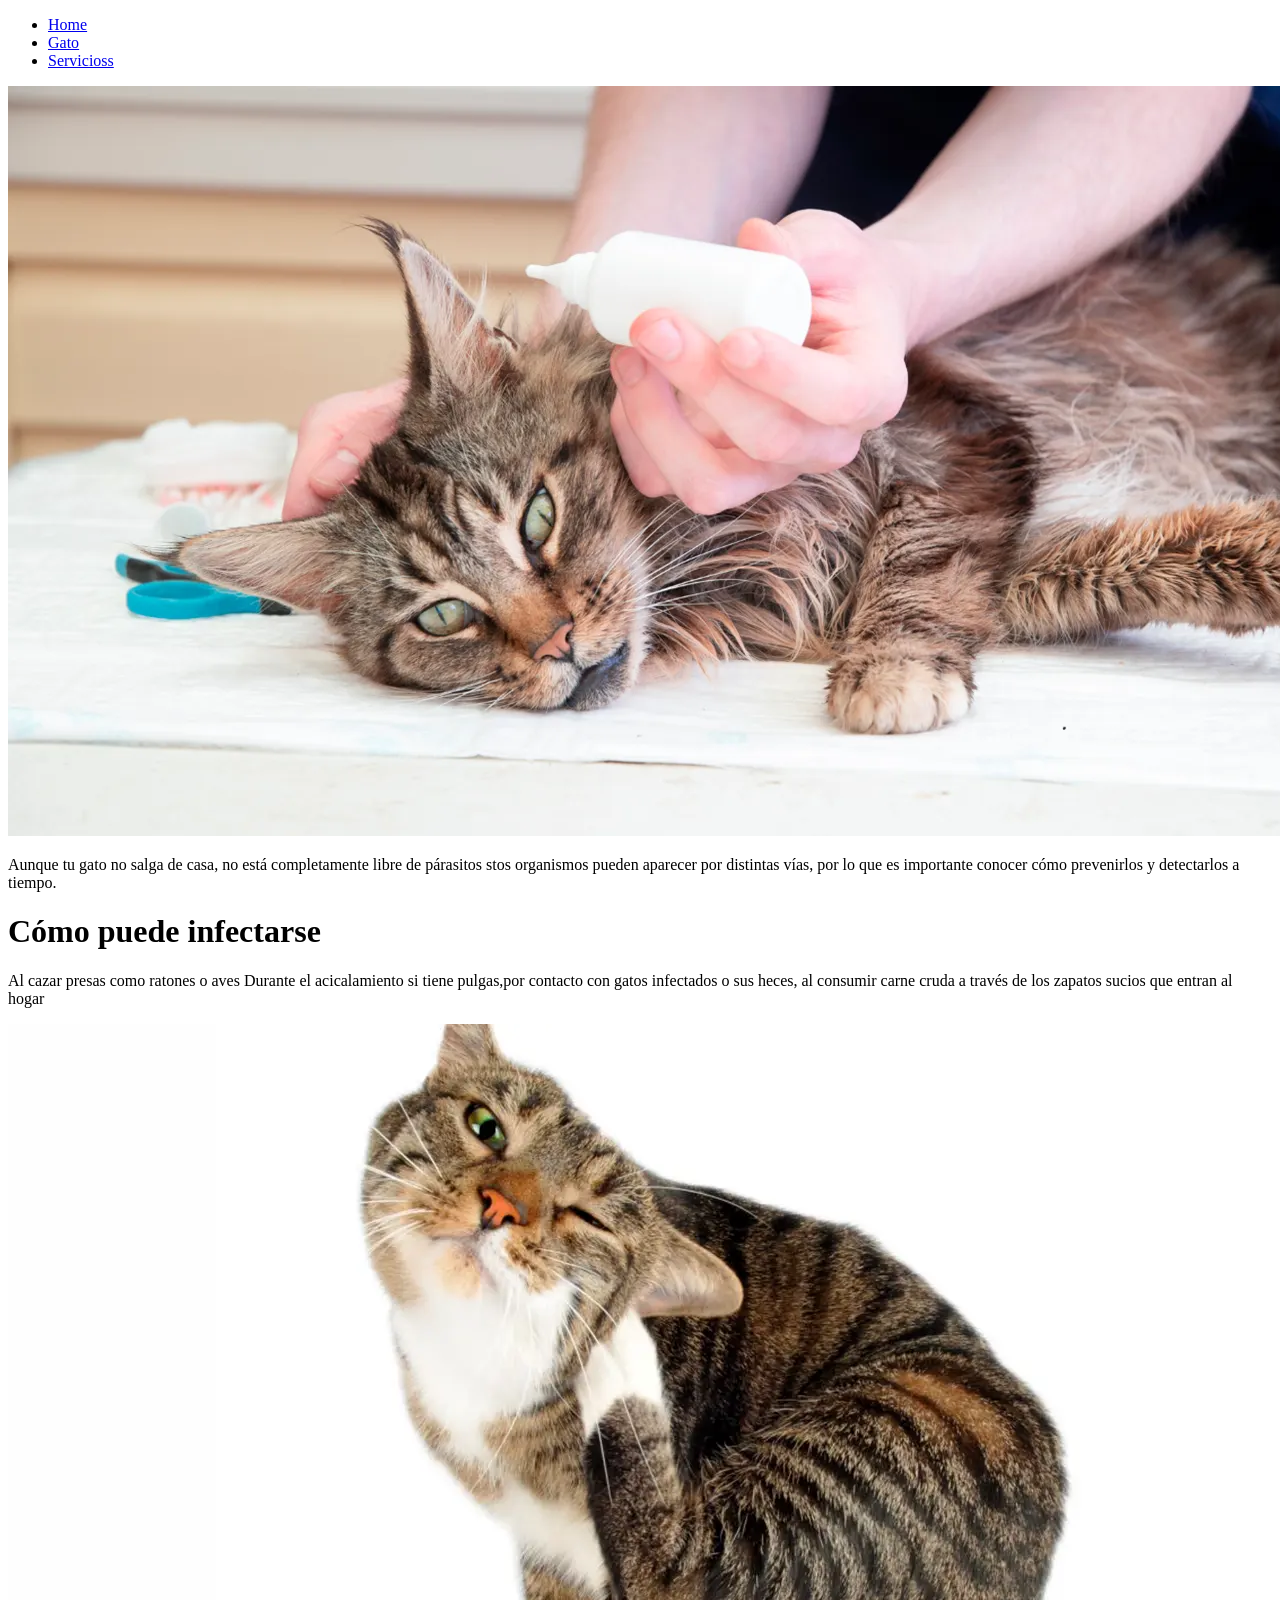
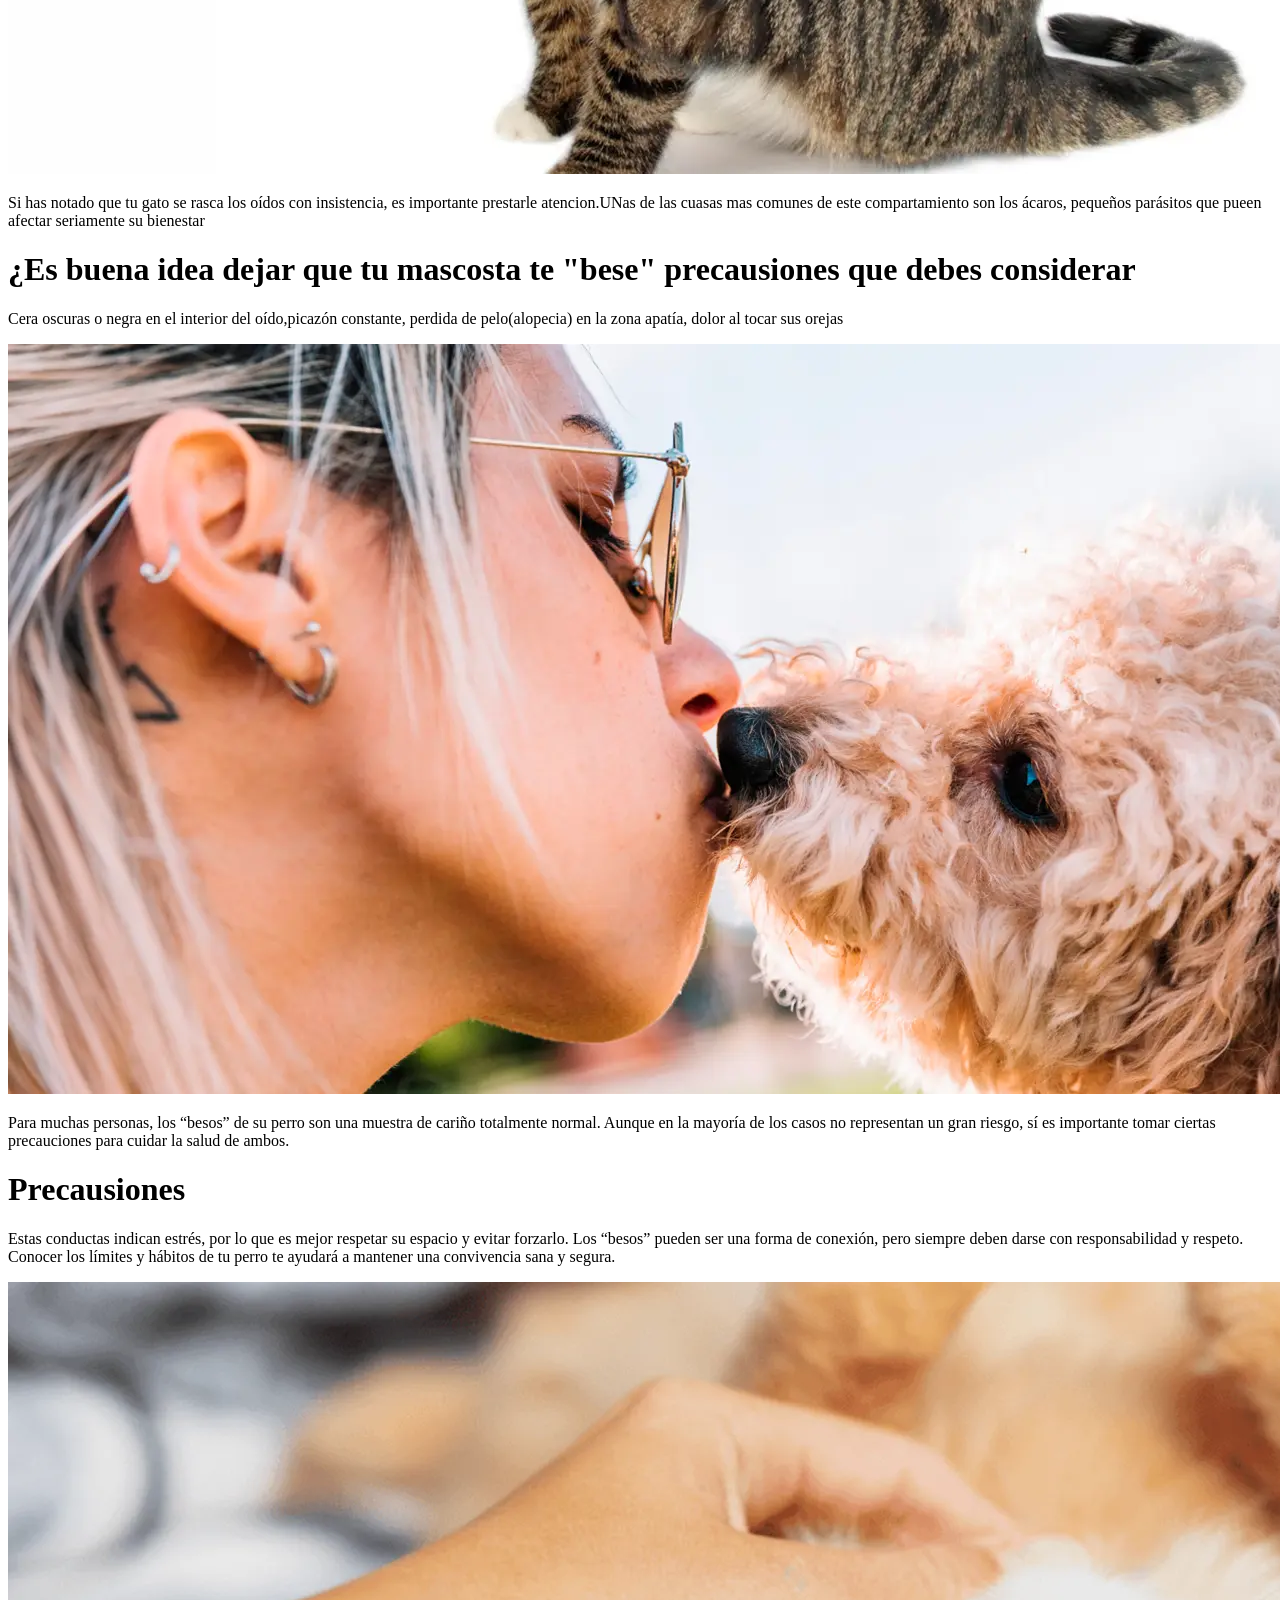
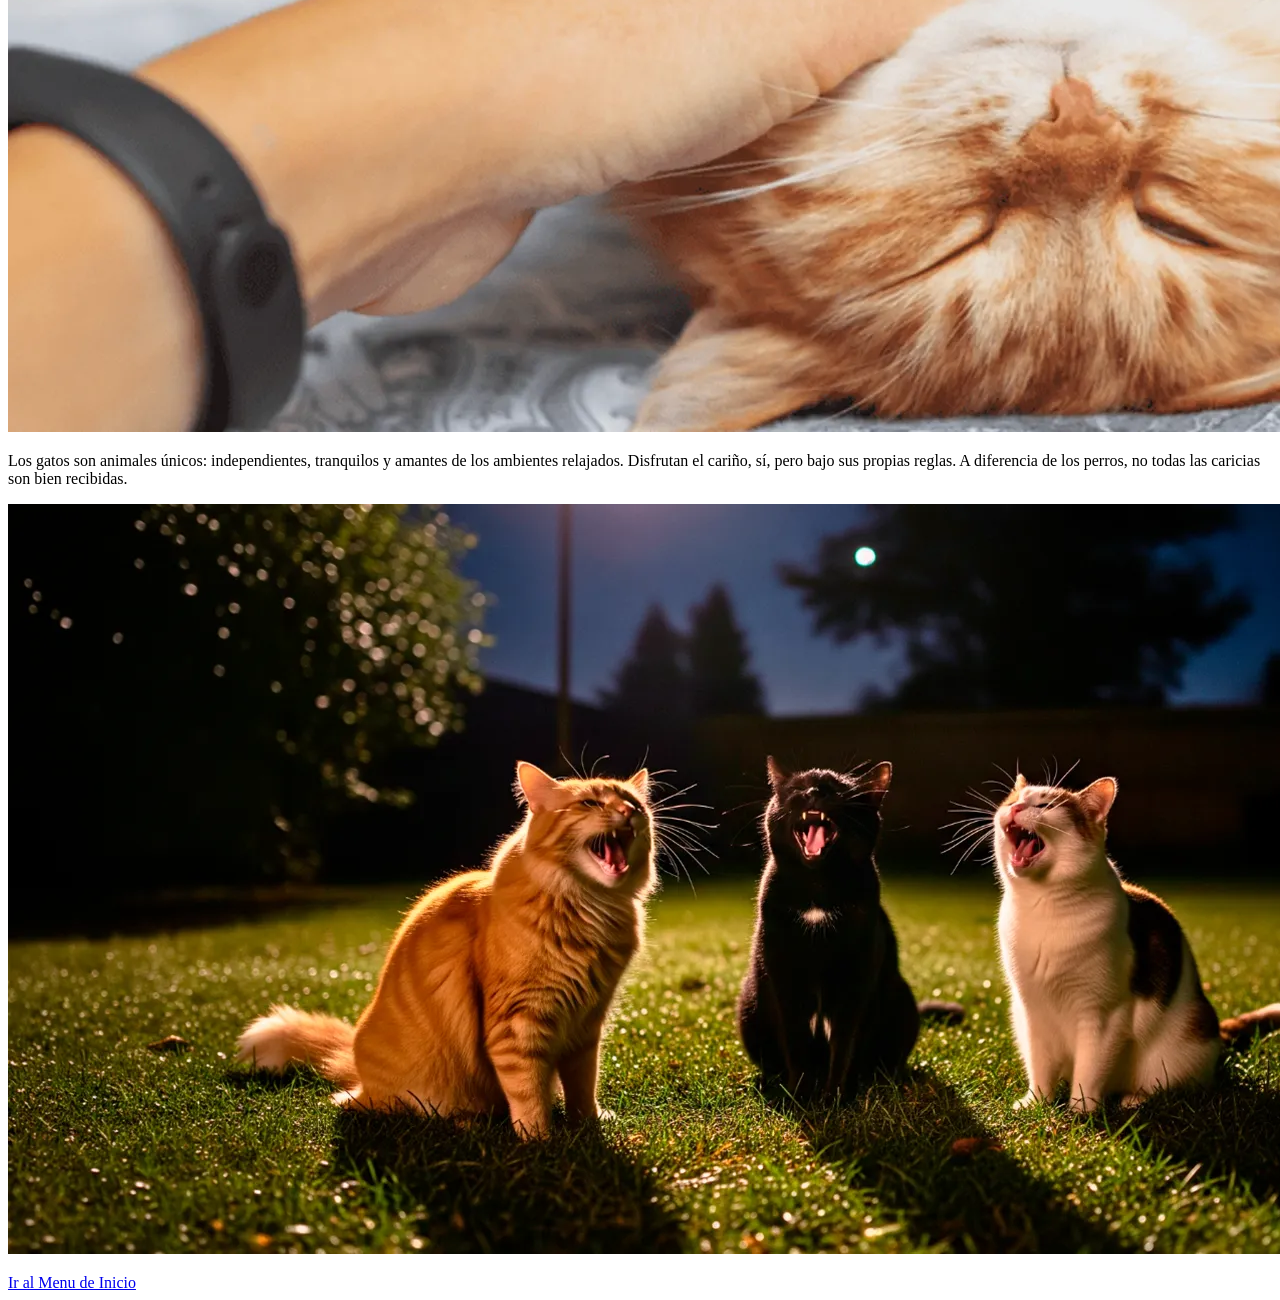
==== src/views/mascotas.html @ 9b6f93f8 "first commit" ====
<!DOCTYPE html>
<html lang="es">

<head>
    <meta charset="UTF-8">
    <meta name="viewport" content="width=device-width, initial-scale=1.0">
    <title>Tienda de | Macostas</title>
    <link rel="stylesheet" href="src/css/styles.css">

</head>

<body>
    <!-- Encabezado -->
    <!-- Menú de Navegación -->
    <nav class=" container_navbar">
        <ul class="nav-links">
            <!-- El href apunta al nombre del archivo .html -->
            <li><a href="/src/views/mascotas.html">Home</a></li>
            <li><a href="/src/views/mascotas.html">Gato</a></li>
            <li><a href="/src/views/mascotas.html">Servicioss</a></li>
        </ul>
    </nav>
    <img src="/public/img/Revista.webp" alt="Parásitos en gatos:comó se contagian y qué hacer">
    <p>Aunque tu gato no salga de casa, no está completamente libre de párasitos stos organismos pueden aparecer por
        distintas vías, por lo que es importante conocer cómo prevenirlos y detectarlos a tiempo.
    </p>
    <h1>Cómo puede infectarse</h1>
    <p>Al cazar presas como ratones o aves
        Durante el acicalamiento si tiene pulgas,por contacto con gatos infectados o sus heces, al consumir carne cruda
        a través de los zapatos sucios que entran al hogar</p>
    <img src="/public/img/Revista_2.webp" alt=" ¿Tu gato se rasca las orejas?">
    <p>Si has notado que tu gato se rasca los oídos con insistencia, es importante prestarle atencion.UNas de las cuasas
        mas comunes de este compartamiento son los ácaros, pequeños parásitos que pueen afectar seriamente su bienestar
    </p>
    <h1> ¿Es buena idea dejar que tu mascosta te "bese" precausiones que debes considerar</h1>
    <p>Cera oscuras o negra en el interior del oído,picazón constante, perdida de pelo(alopecia) en la zona apatía,
        dolor al tocar sus orejas</p>
    <img src="/public/img/Revista3.webp" alt=" ¿Tu gato se rasca las orejas?">
    <p>Para muchas personas, los “besos” de su perro son una muestra de cariño totalmente normal. Aunque en la mayoría
        de los casos no representan un gran riesgo, sí es importante tomar ciertas precauciones para cuidar la salud de
        ambos.
    <h1>Precausiones </h1>
    <p>Estas conductas indican estrés, por lo que es mejor respetar su espacio y evitar forzarlo. Los “besos” pueden ser
        una forma de conexión, pero siempre deben darse con responsabilidad y respeto. Conocer los límites y hábitos de
        tu perro te ayudará a mantener una convivencia sana y segura.</p>
    <img src="/public/img/Revista4.webp" alt=" Caricias con sentido: dónde si y donde no tocar a tu gato">
    <p>Los gatos son animales únicos: independientes, tranquilos y amantes de los ambientes relajados. Disfrutan el
        cariño, sí, pero bajo sus propias reglas. A diferencia de los perros, no todas las caricias son bien recibidas.
    </p>
    <img src="/public/img/Revista5.webp" alt=" ">
    <p>
    </p>






    <section>
        <a href="/index.html" class="btn-link">Ir al Menu de Inicio</a>
    </section>
</body>

</html>
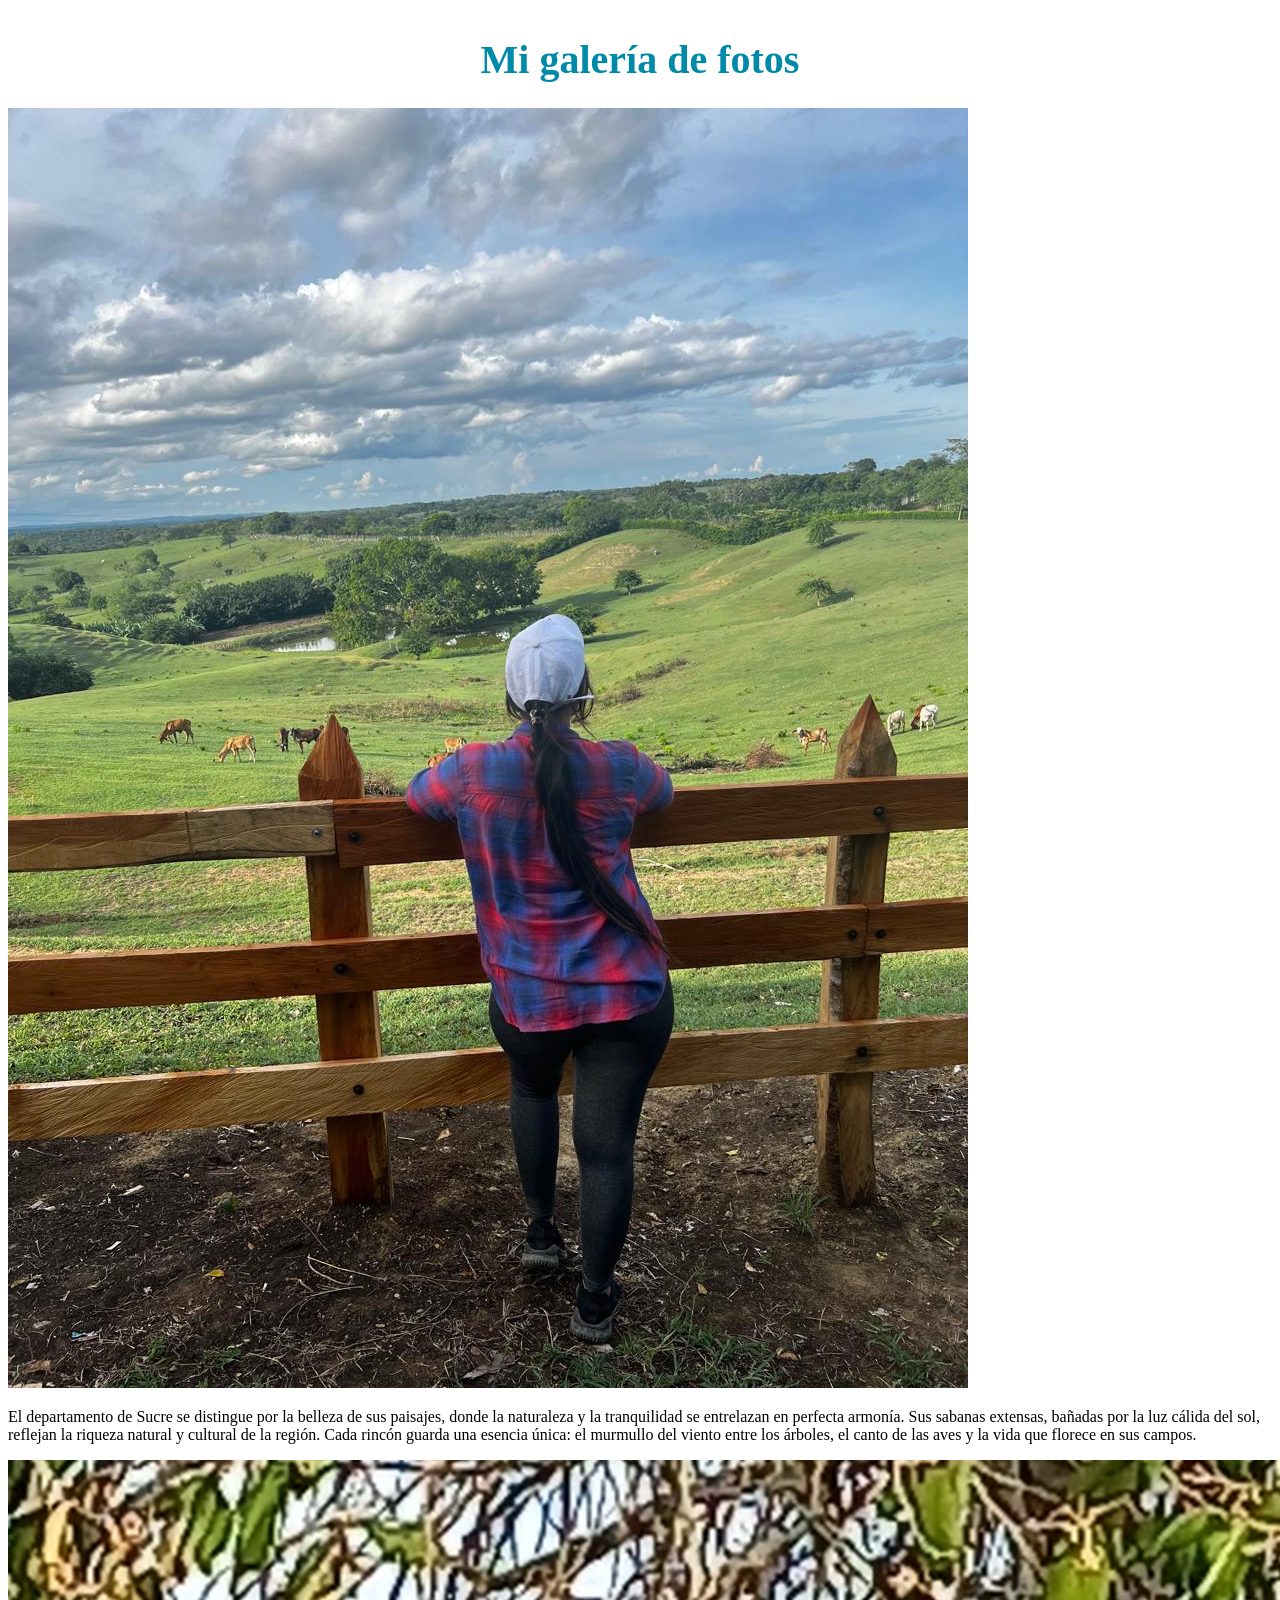
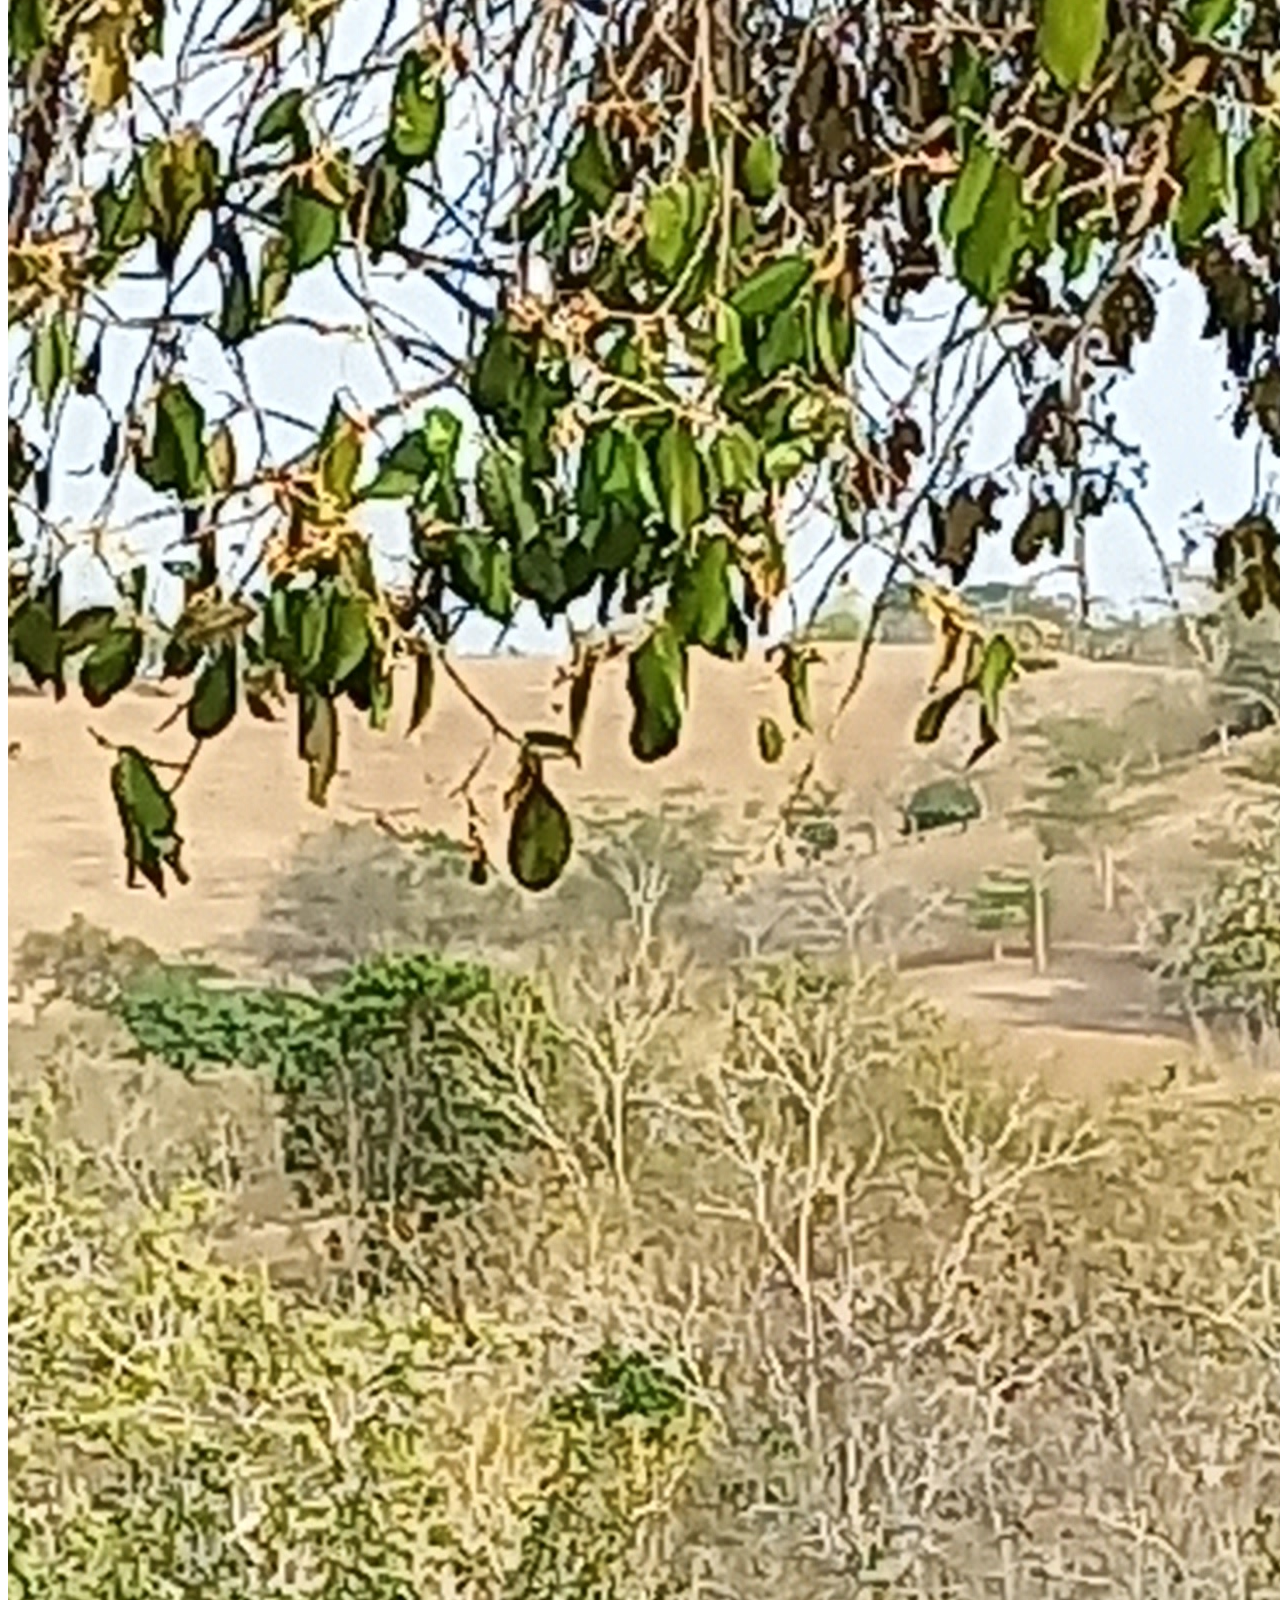
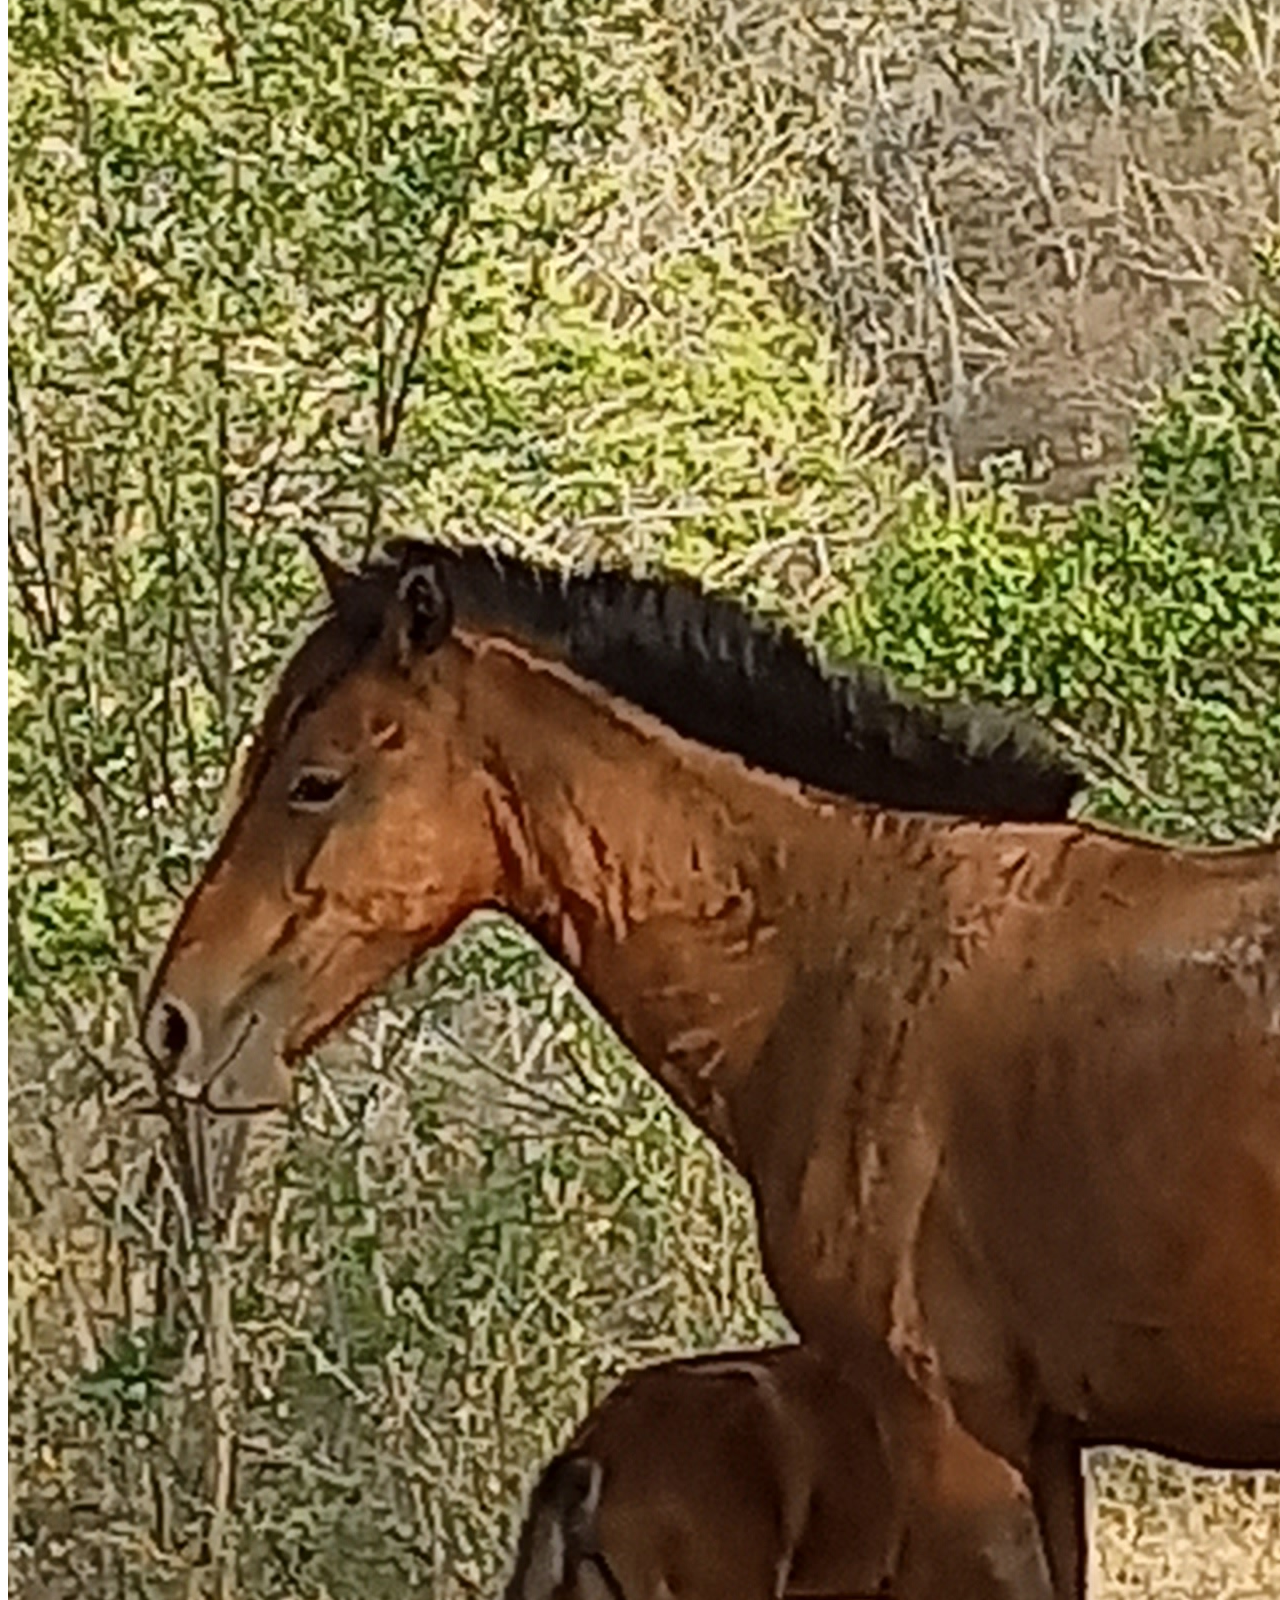
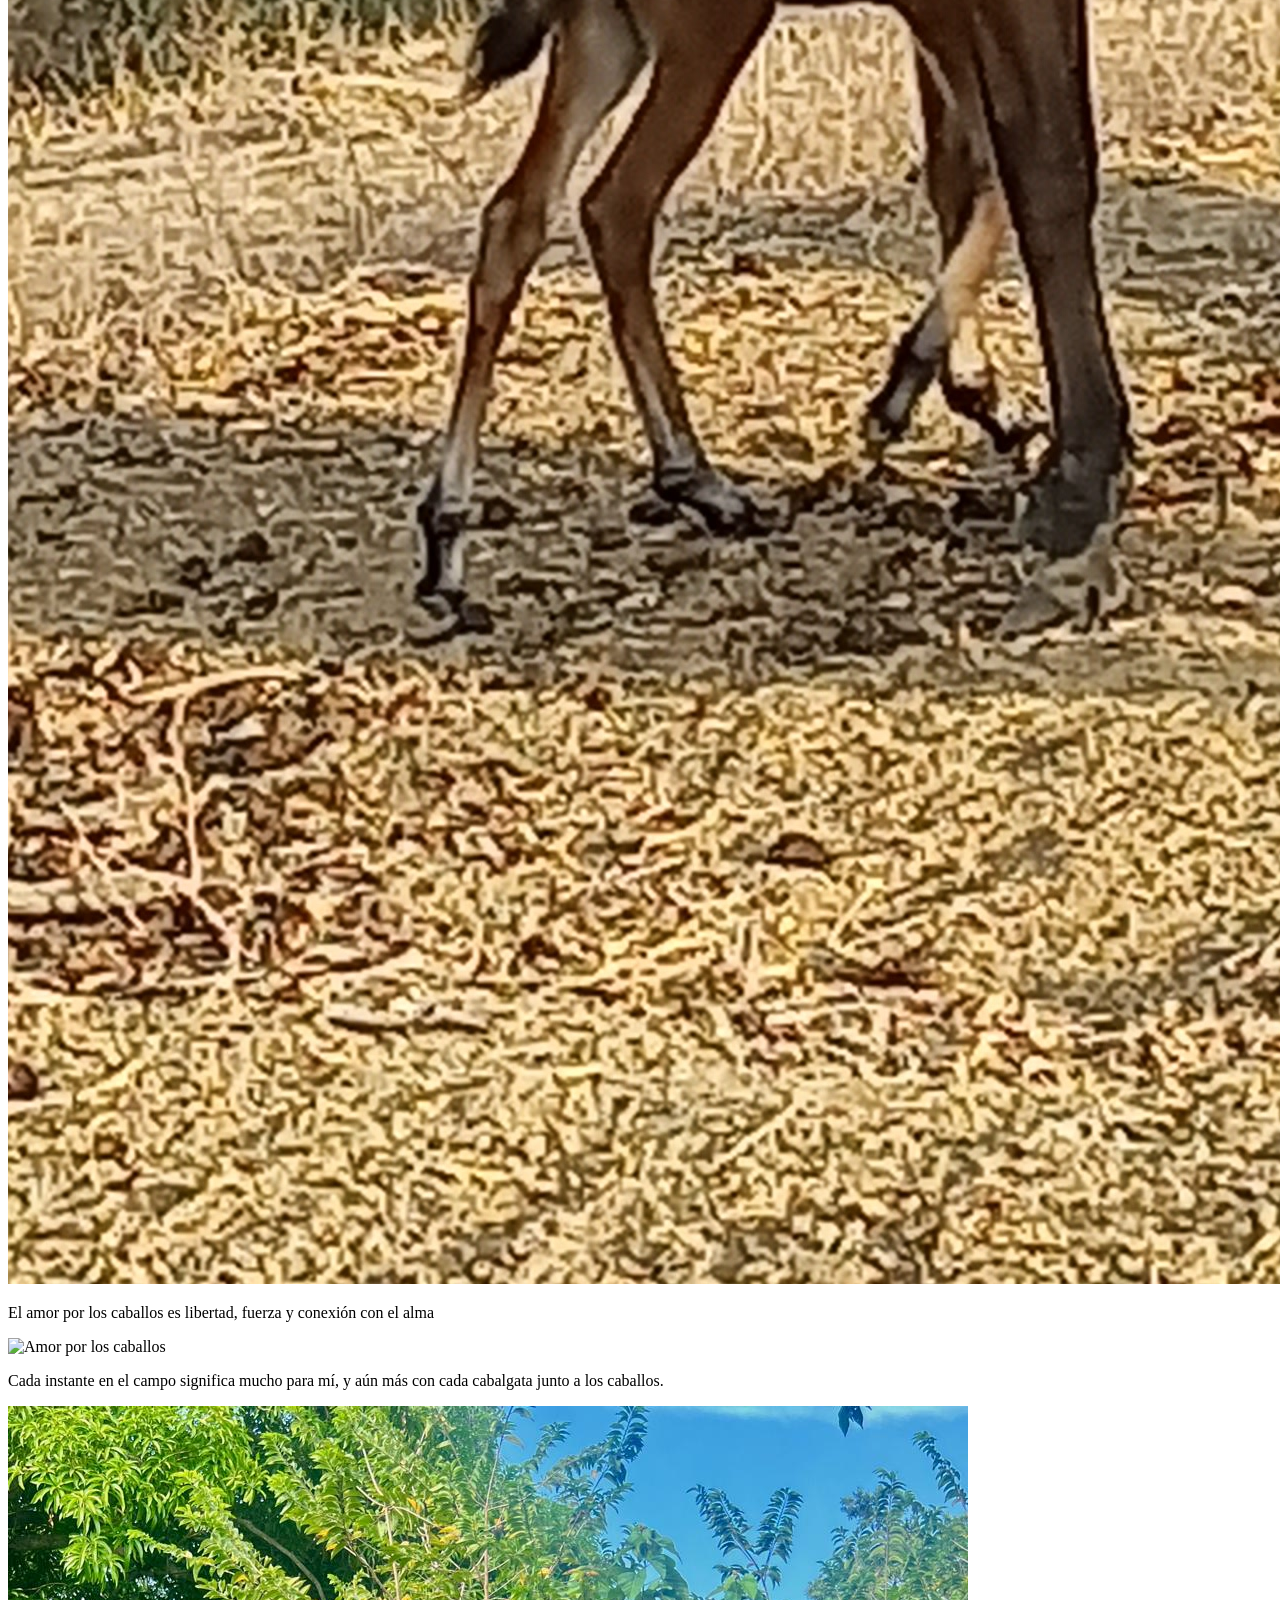
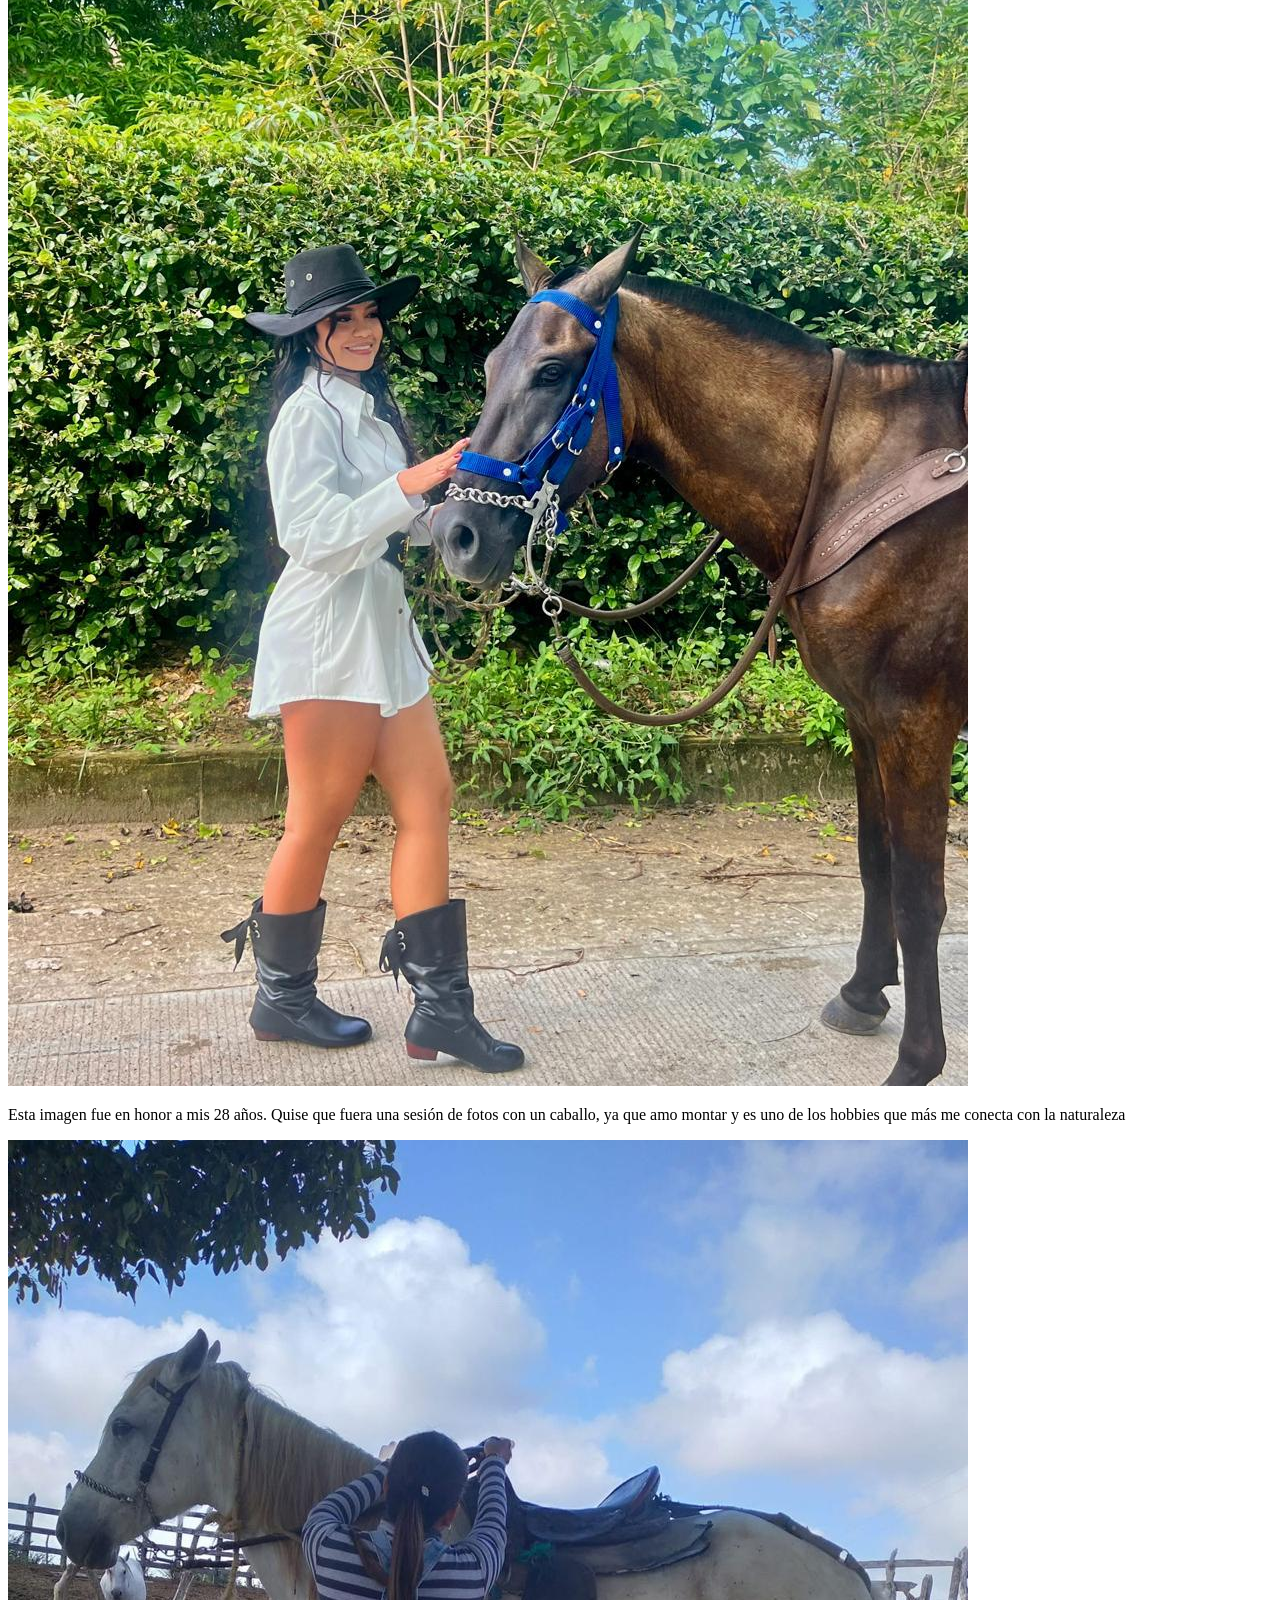
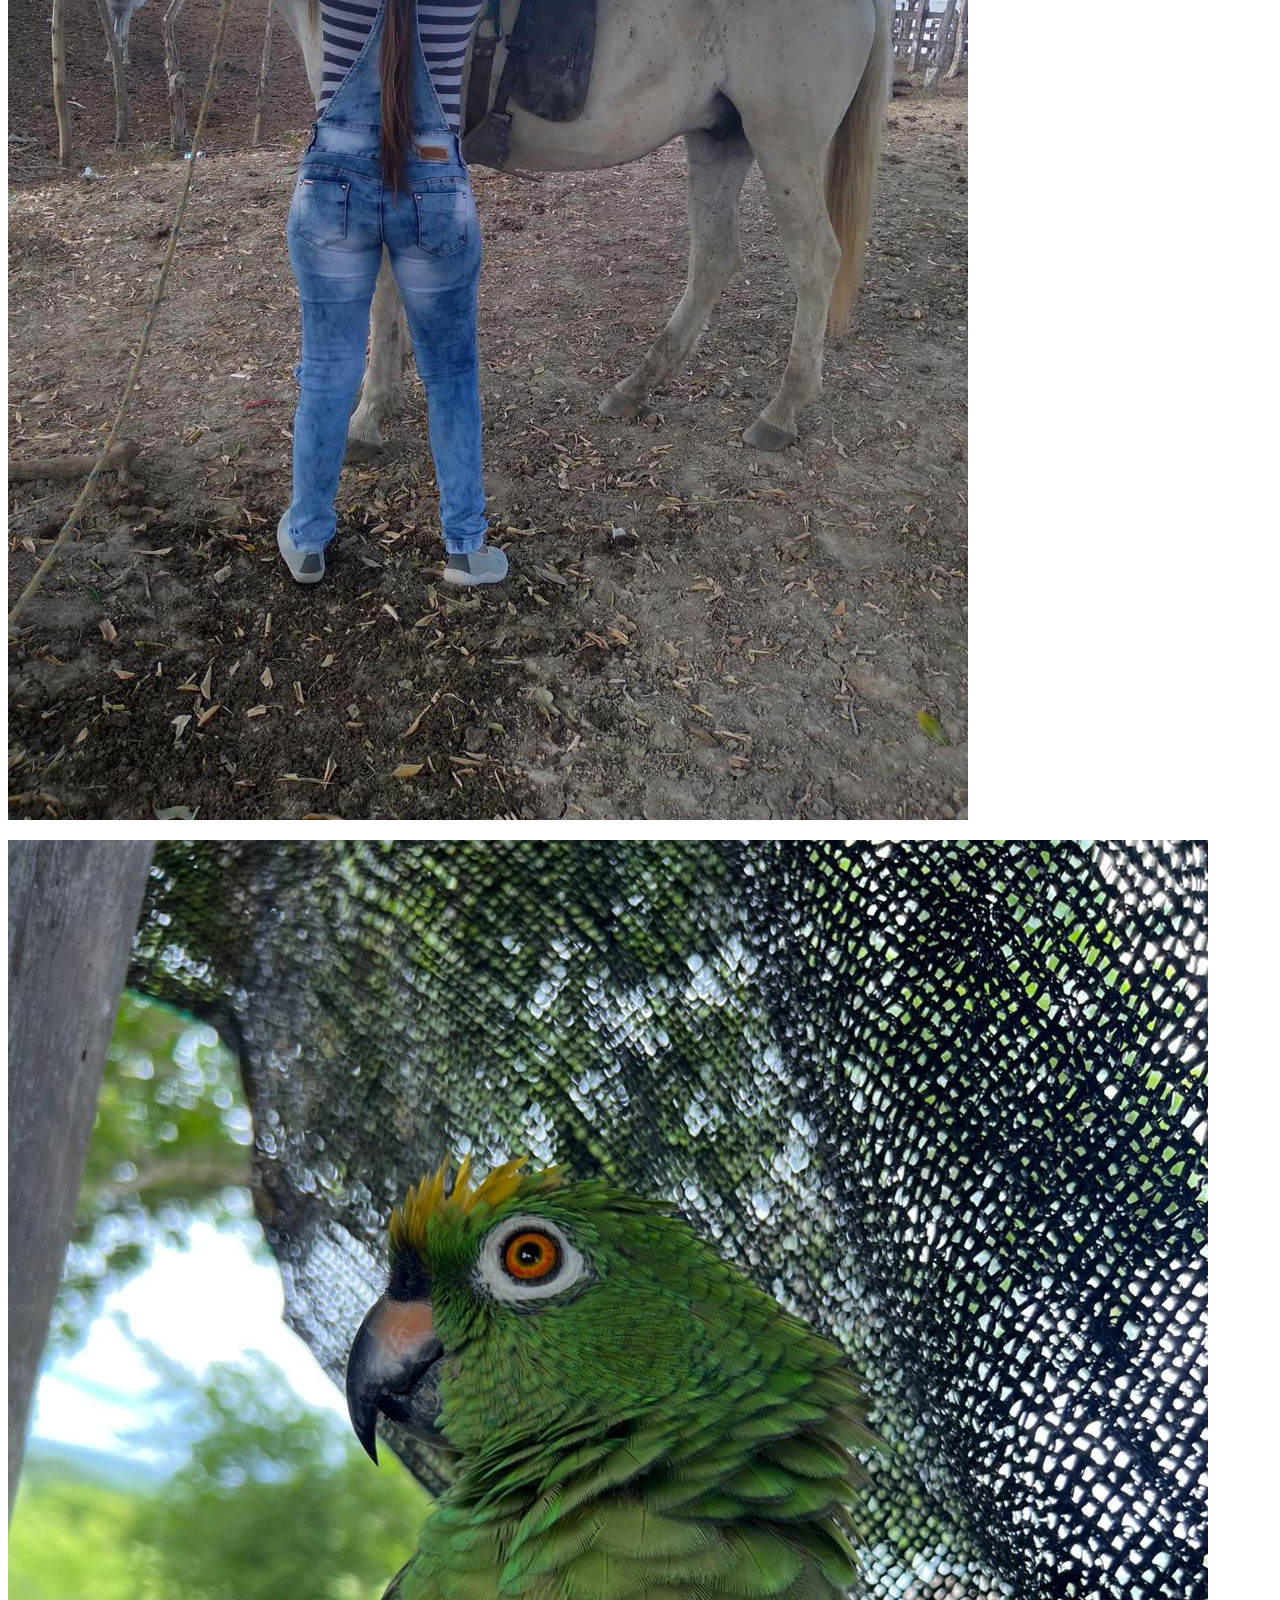
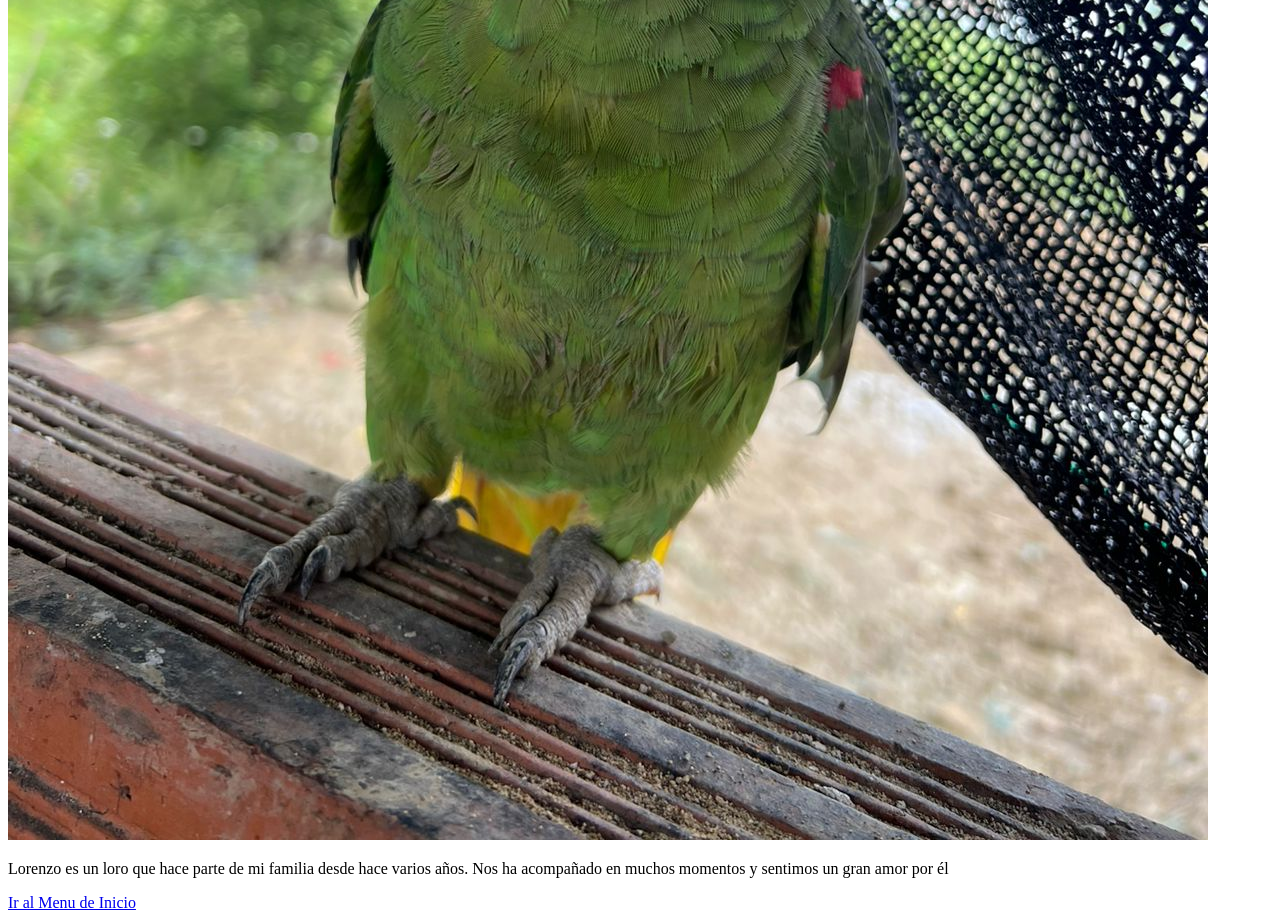
==== commit 18db9841: "actualizacion" ====
--- a/src/views/mascotas.html
+++ b/src/views/mascotas.html
@@ -4,52 +4,48 @@
 <head>
     <meta charset="UTF-8">
     <meta name="viewport" content="width=device-width, initial-scale=1.0">
-    <title>Tienda de | Macostas</title>
-    <link rel="stylesheet" href="src/css/styles.css">
+    <link rel="stylesheet" href="/src/css/mascotas.css">
 
 </head>
 
 <body>
-    <!-- Encabezado -->
-    <!-- Menú de Navegación -->
-    <nav class=" container_navbar">
-        <ul class="nav-links">
-            <!-- El href apunta al nombre del archivo .html -->
-            <li><a href="/src/views/mascotas.html">Home</a></li>
-            <li><a href="/src/views/mascotas.html">Gato</a></li>
-            <li><a href="/src/views/mascotas.html">Servicioss</a></li>
-        </ul>
-    </nav>
-    <img src="/public/img/Revista.webp" alt="Parásitos en gatos:comó se contagian y qué hacer">
-    <p>Aunque tu gato no salga de casa, no está completamente libre de párasitos stos organismos pueden aparecer por
-        distintas vías, por lo que es importante conocer cómo prevenirlos y detectarlos a tiempo.
-    </p>
-    <h1>Cómo puede infectarse</h1>
-    <p>Al cazar presas como ratones o aves
-        Durante el acicalamiento si tiene pulgas,por contacto con gatos infectados o sus heces, al consumir carne cruda
-        a través de los zapatos sucios que entran al hogar</p>
-    <img src="/public/img/Revista_2.webp" alt=" ¿Tu gato se rasca las orejas?">
-    <p>Si has notado que tu gato se rasca los oídos con insistencia, es importante prestarle atencion.UNas de las cuasas
-        mas comunes de este compartamiento son los ácaros, pequeños parásitos que pueen afectar seriamente su bienestar
-    </p>
-    <h1> ¿Es buena idea dejar que tu mascosta te "bese" precausiones que debes considerar</h1>
-    <p>Cera oscuras o negra en el interior del oído,picazón constante, perdida de pelo(alopecia) en la zona apatía,
-        dolor al tocar sus orejas</p>
-    <img src="/public/img/Revista3.webp" alt=" ¿Tu gato se rasca las orejas?">
-    <p>Para muchas personas, los “besos” de su perro son una muestra de cariño totalmente normal. Aunque en la mayoría
-        de los casos no representan un gran riesgo, sí es importante tomar ciertas precauciones para cuidar la salud de
-        ambos.
-    <h1>Precausiones </h1>
-    <p>Estas conductas indican estrés, por lo que es mejor respetar su espacio y evitar forzarlo. Los “besos” pueden ser
-        una forma de conexión, pero siempre deben darse con responsabilidad y respeto. Conocer los límites y hábitos de
-        tu perro te ayudará a mantener una convivencia sana y segura.</p>
-    <img src="/public/img/Revista4.webp" alt=" Caricias con sentido: dónde si y donde no tocar a tu gato">
-    <p>Los gatos son animales únicos: independientes, tranquilos y amantes de los ambientes relajados. Disfrutan el
-        cariño, sí, pero bajo sus propias reglas. A diferencia de los perros, no todas las caricias son bien recibidas.
-    </p>
-    <img src="/public/img/Revista5.webp" alt=" ">
-    <p>
-    </p>
+    <div class="contenedor-titulo">
+        <h1>Mi galería de fotos</h1>
+    </div>
+    <section>
+        <div class="Contenedor-img">
+            <img src="/public/img/paisaje.jpeg" alt="Amor por el campo">
+            <p>El departamento de Sucre se distingue por la belleza de sus paisajes, donde la naturaleza y la
+                tranquilidad
+                se
+                entrelazan en perfecta armonía. Sus sabanas extensas, bañadas por la luz cálida del sol, reflejan la
+                riqueza
+                natural y cultural de la región. Cada rincón guarda una esencia única: el murmullo del viento entre los
+                árboles,
+                el canto de las aves y la vida que florece en sus campos.
+            </p>
+            <img src="/public/img/caballo.jpg" alt="Amor por los caballos">
+            <p>El amor por los caballos es libertad, fuerza y conexión con el alma</p>
+            <img src="/public/img/caballo1.jpg" alt=" Amor por los caballos">
+            <p>Cada instante en el campo significa mucho para mí, y aún más con cada cabalgata junto a los caballos.</p>
+            <img src="/public/img/caballo3.jpeg" alt=" Honor a mis 28 años">
+            <p>Esta imagen fue en honor a mis 28 años. Quise que fuera una sesión de fotos con un caballo, ya que amo
+                montar
+                y
+                es uno de los hobbies que más me conecta con la naturaleza
+            </p>
+            <img src="/public/img/caballo4.jpeg" alt="Amor por los caballos ">
+            <p>
+                <img src="/public/img/lorenzo.jpeg" alt="Lorenzo">
+            </p>
+            <p>Lorenzo es un loro que hace parte de mi familia desde hace varios años. Nos ha acompañado en muchos
+                momentos
+                y
+                sentimos un gran amor por él
+            </p>
+        </div>
+    </section>
+
 
 
 
@@ -57,7 +53,8 @@
 
 
     <section>
-        <a href="/index.html" class="btn-link">Ir al Menu de Inicio</a>
+        <a href="/index.html" class="btn-link">Ir al Menu
+            de Inicio</a>
     </section>
 </body>
 
--- a/src/css/mascotas.css
+++ b/src/css/mascotas.css
@@ -0,0 +1,24 @@
+.contenedor-titulo {
+    display: flex;
+    justify-content: center;
+    align-items: center;
+    height: 100px;
+    /* ajusta según necesites */
+}
+
+.contenedor-titulo h1 {
+    font-size: 2.5rem;
+    color: #008AAA;
+    text-align: center;
+    margin-top: 20px;
+    padding-top: 10px;
+    transition: all 0.3s ease;
+}
+.contenedor-img {
+    display: flex;
+
+}
+
+.contenedor-img:hover after {
+    width: 100%;
+}
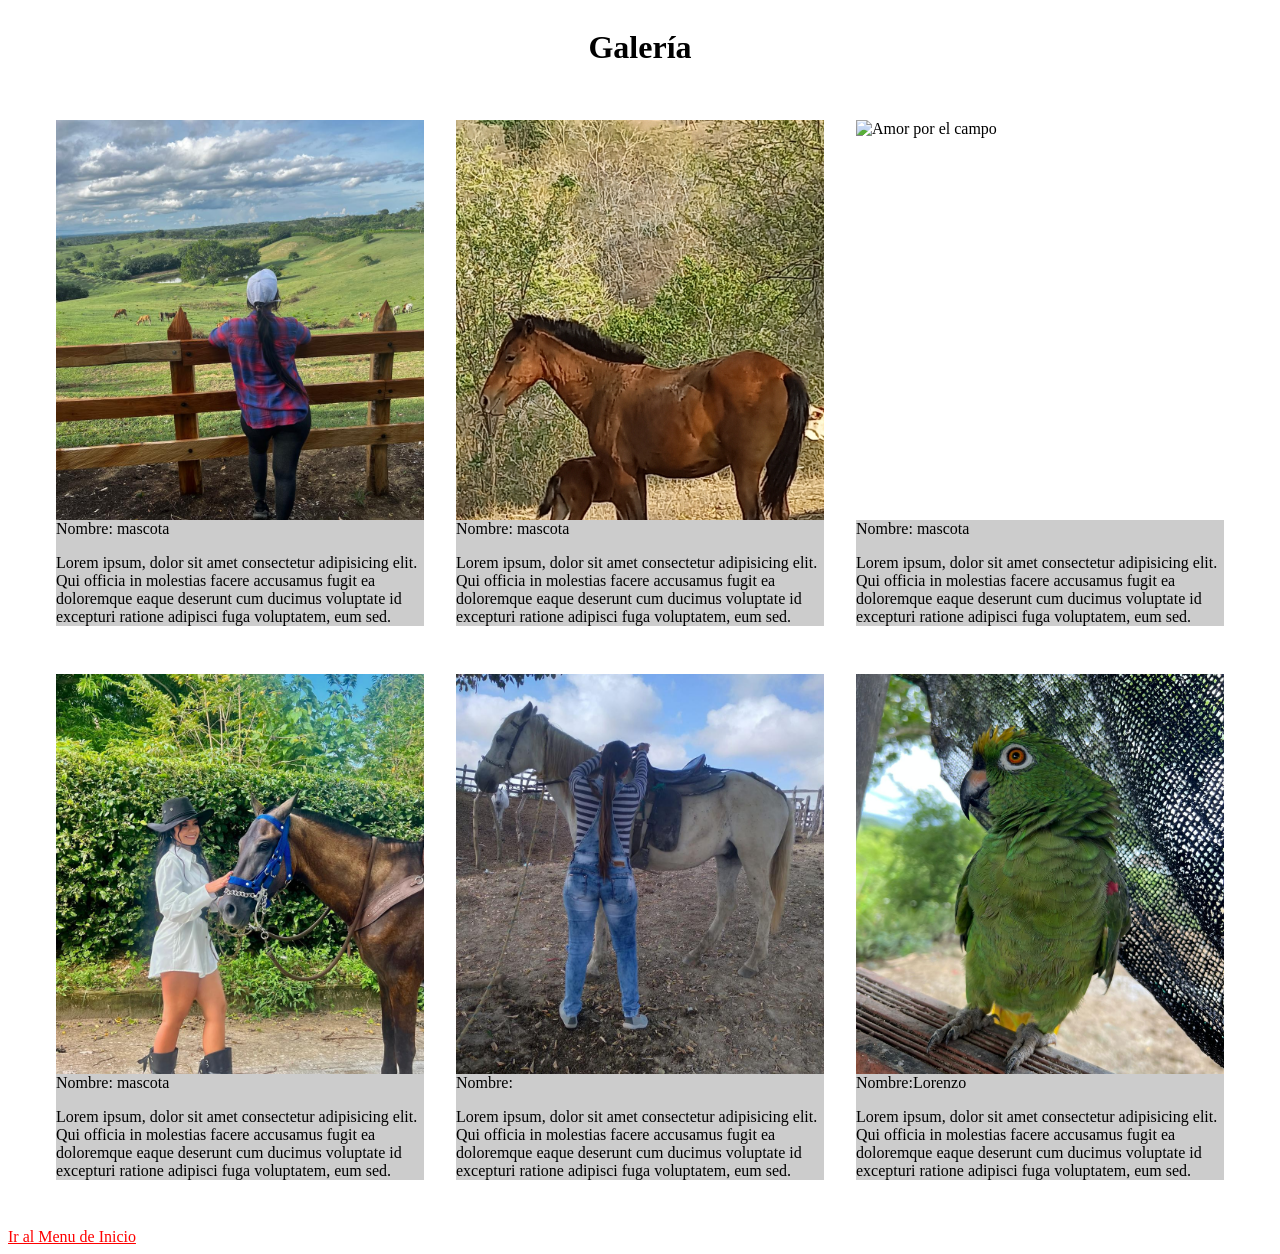
==== commit b80c3c40: "Usando Grid" ====
--- a/src/views/mascotas.html
+++ b/src/views/mascotas.html
@@ -9,53 +9,71 @@
 </head>
 
 <body>
-    <div class="contenedor-titulo">
-        <h1>Mi galería de fotos</h1>
+    <main>
+    <div class="mascotas-titulo">
+        <h1>Galería</h1>
     </div>
-    <section>
-        <div class="Contenedor-img">
-            <img src="/public/img/paisaje.jpeg" alt="Amor por el campo">
-            <p>El departamento de Sucre se distingue por la belleza de sus paisajes, donde la naturaleza y la
-                tranquilidad
-                se
-                entrelazan en perfecta armonía. Sus sabanas extensas, bañadas por la luz cálida del sol, reflejan la
-                riqueza
-                natural y cultural de la región. Cada rincón guarda una esencia única: el murmullo del viento entre los
-                árboles,
-                el canto de las aves y la vida que florece en sus campos.
-            </p>
-            <img src="/public/img/caballo.jpg" alt="Amor por los caballos">
-            <p>El amor por los caballos es libertad, fuerza y conexión con el alma</p>
-            <img src="/public/img/caballo1.jpg" alt=" Amor por los caballos">
-            <p>Cada instante en el campo significa mucho para mí, y aún más con cada cabalgata junto a los caballos.</p>
-            <img src="/public/img/caballo3.jpeg" alt=" Honor a mis 28 años">
-            <p>Esta imagen fue en honor a mis 28 años. Quise que fuera una sesión de fotos con un caballo, ya que amo
-                montar
-                y
-                es uno de los hobbies que más me conecta con la naturaleza
-            </p>
-            <img src="/public/img/caballo4.jpeg" alt="Amor por los caballos ">
-            <p>
-                <img src="/public/img/lorenzo.jpeg" alt="Lorenzo">
-            </p>
-            <p>Lorenzo es un loro que hace parte de mi familia desde hace varios años. Nos ha acompañado en muchos
-                momentos
-                y
-                sentimos un gran amor por él
-            </p>
-        </div>
+    <section class="mascotas-container">
+        <article class="mascotas-container-card">
+            <div class="contenedor-img">
+                <img src="/public/img/paisaje.jpeg" alt="Amor por el campo">
+            </div>
+            <div class="mascotas-text">
+                <span>Nombre: mascota</span>
+                <p>Lorem ipsum, dolor sit amet consectetur adipisicing elit. Qui officia in molestias facere accusamus fugit ea doloremque eaque deserunt cum ducimus voluptate id excepturi ratione adipisci fuga voluptatem, eum sed.
+            </div>
+        </article>
+        <article class="mascotas-container-card">
+            <div class="contenedor-img">
+                <img src="/public/img/caballo.jpg" alt="Amor por el campo">
+            </div>
+            <div class="mascotas-text">
+                <span>Nombre: mascota</span>
+                <p>Lorem ipsum, dolor sit amet consectetur adipisicing elit. Qui officia in molestias facere accusamus fugit ea doloremque eaque deserunt cum ducimus voluptate id excepturi ratione adipisci fuga voluptatem, eum sed.
+            </div>
+        </article>
+        <article class="mascotas-container-card">
+            <div class="contenedor-img">
+                <img src="/public/img/caballo1.jpg" alt="Amor por el campo">
+            </div>
+            <div class="mascotas-text">
+                <span>Nombre: mascota</span>
+                <p>Lorem ipsum, dolor sit amet consectetur adipisicing elit. Qui officia in molestias facere accusamus fugit ea doloremque eaque deserunt cum ducimus voluptate id excepturi ratione adipisci fuga voluptatem, eum sed.
+            </div>
+        </article>
+        <article class="mascotas-container-card">
+            <div class="contenedor-img">
+                <img src="/public/img/caballo3.jpeg" alt="Amor por el campo">
+            </div>
+            <div class="mascotas-text">
+                <span>Nombre: mascota</span>
+                <p>Lorem ipsum, dolor sit amet consectetur adipisicing elit. Qui officia in molestias facere accusamus fugit ea doloremque eaque deserunt cum ducimus voluptate id excepturi ratione adipisci fuga voluptatem, eum sed.
+            </div>
+        </article>
+        <article class="mascotas-container-card">
+            <div class="contenedor-img">
+                <img src="/public/img/caballo4.jpeg" alt="Amor por el campo">
+            </div>
+            <div class="mascotas-text">
+                <span>Nombre:</span>
+                <p>Lorem ipsum, dolor sit amet consectetur adipisicing elit. Qui officia in molestias facere accusamus fugit ea doloremque eaque deserunt cum ducimus voluptate id excepturi ratione adipisci fuga voluptatem, eum sed.
+            </div>
+        </article>
+        <article class="mascotas-container-card">
+            <div class="contenedor-img">
+                <img src="/public/img/lorenzo.jpeg" alt="Amor por el campo">
+            </div>
+            <div class="mascotas-text">
+                <span>Nombre:Lorenzo</span>
+                <p>Lorem ipsum, dolor sit amet consectetur adipisicing elit. Qui officia in molestias facere accusamus fugit ea doloremque eaque deserunt cum ducimus voluptate id excepturi ratione adipisci fuga voluptatem, eum sed.
+            </div>
+        </article>
     </section>
-
-
-
-
-
-
-
     <section>
         <a href="/index.html" class="btn-link">Ir al Menu
             de Inicio</a>
     </section>
+    </main>
 </body>
 
 </html>
--- a/src/css/mascotas.css
+++ b/src/css/mascotas.css
@@ -1,24 +1,33 @@
-.contenedor-titulo {
-    display: flex;
+.mascotas-container {
+    display: grid;
+    grid-template-columns: repeat(3,1fr);
     justify-content: center;
-    align-items: center;
-    height: 100px;
-    /* ajusta según necesites */
+    padding: 1rem;
+    max-width: 1200px;
+    margin: 0 auto;
 }
+.mascotas-container-card {
+    padding: 1rem;
 
-.contenedor-titulo h1 {
-    font-size: 2.5rem;
-    color: #008AAA;
-    text-align: center;
-    margin-top: 20px;
-    padding-top: 10px;
-    transition: all 0.3s ease;
+}
+.mascotas-titulo{
+   justify-content: center;
+   display: flex;
 }
 .contenedor-img {
-    display: flex;
-
+    width: auto;
+    height: 400px; 
 }
-
-.contenedor-img:hover after {
+.contenedor-img img {
     width: 100%;
+    height: 100%;
+    object-fit: cover;
+    object-position: center;
+}
+.mascotas-text{
+  
+    background: #ccc;
+}
+.btn-link {
+    color: red;
 }
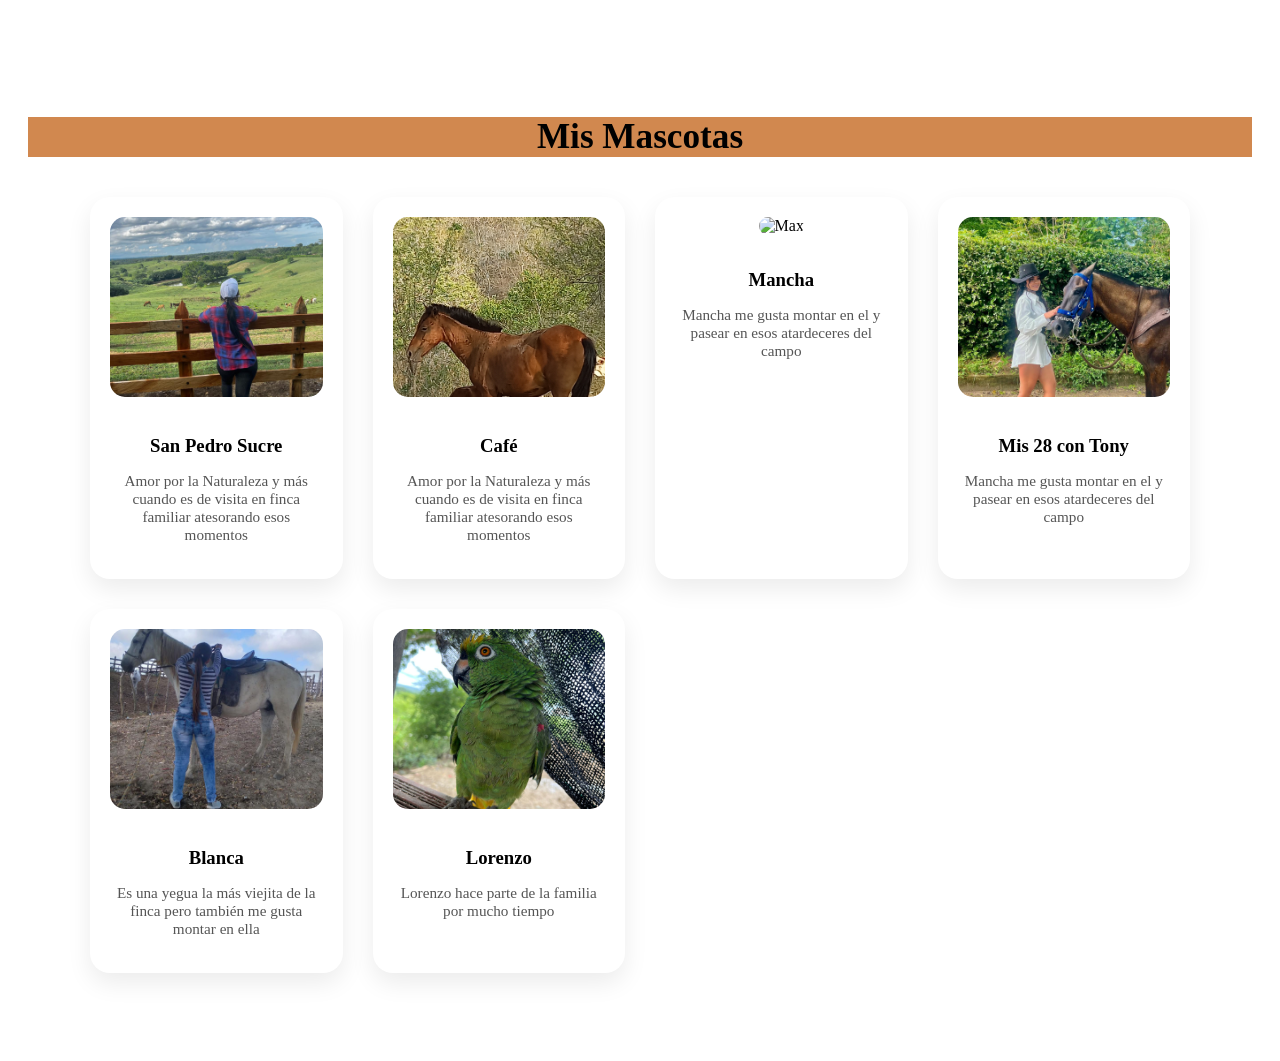
==== commit 7439bc44: "Portafolio final" ====
--- a/src/views/mascotas.html
+++ b/src/views/mascotas.html
@@ -1,79 +1,60 @@
 <!DOCTYPE html>
-<html lang="es">
-
+<html lang="en">
 <head>
     <meta charset="UTF-8">
     <meta name="viewport" content="width=device-width, initial-scale=1.0">
+    <title>MIS MASCOTAS</title>
     <link rel="stylesheet" href="/src/css/mascotas.css">
+</head>
+<body>
+    <section class="mascotas">
 
-</head>
+    <h2 class="mascotas-titulo">Mis Mascotas</h2>
 
-<body>
-    <main>
-    <div class="mascotas-titulo">
-        <h1>Galería</h1>
+    <div class="grid-mascotas">
+
+        <article class="card-mascota">
+            <img src="/public/img/natu.jpg" alt="Lorenzo">
+            <h3>San Pedro Sucre</h3>
+        <p>Amor por la Naturaleza y más cuando es de visita en finca familiar atesorando esos momentos</p>
+        </article>
+
+        <article class="card-mascota">
+            <img src="/public/img/caballo.jpg" alt="Luna">
+            <h3>Café</h3>
+               <p>Amor por la Naturaleza y más cuando es de visita en finca familiar atesorando esos momentos</p>
+          
+        </article>
+
+        <article class="card-mascota">
+            <img src="/public/img/caballo1.jpg" alt="Max">
+            <h3>Mancha</h3>
+                <p>Mancha me gusta montar en el y pasear en esos atardeceres del campo</p>
+          
+        </article>
+
+        <article class="card-mascota">
+            <img src="/public/img/caballo3.jpeg" alt="Canela">
+            <h3>Mis 28 con Tony</h3>
+                  <p>Mancha me gusta montar en el y pasear en esos atardeceres del campo</p>
+  
+        </article>
+
+        <article class="card-mascota">
+            <img src="/public/img/caballo4.jpeg" alt="Rocky">
+            <h3>Blanca</h3>
+        <p>Es una yegua la más viejita de la finca pero también me gusta montar en ella </p>
+        </article>
+
+        <article class="card-mascota">
+            <img src="/public/img/lorenzo.jpeg" alt="Nube">
+            <h3>Lorenzo</h3>
+              <p>Lorenzo hace parte de la familia por mucho tiempo</p>
+          
+        </article>
+
     </div>
-    <section class="mascotas-container">
-        <article class="mascotas-container-card">
-            <div class="contenedor-img">
-                <img src="/public/img/paisaje.jpeg" alt="Amor por el campo">
-            </div>
-            <div class="mascotas-text">
-                <span>Nombre: mascota</span>
-                <p>Lorem ipsum, dolor sit amet consectetur adipisicing elit. Qui officia in molestias facere accusamus fugit ea doloremque eaque deserunt cum ducimus voluptate id excepturi ratione adipisci fuga voluptatem, eum sed.
-            </div>
-        </article>
-        <article class="mascotas-container-card">
-            <div class="contenedor-img">
-                <img src="/public/img/caballo.jpg" alt="Amor por el campo">
-            </div>
-            <div class="mascotas-text">
-                <span>Nombre: mascota</span>
-                <p>Lorem ipsum, dolor sit amet consectetur adipisicing elit. Qui officia in molestias facere accusamus fugit ea doloremque eaque deserunt cum ducimus voluptate id excepturi ratione adipisci fuga voluptatem, eum sed.
-            </div>
-        </article>
-        <article class="mascotas-container-card">
-            <div class="contenedor-img">
-                <img src="/public/img/caballo1.jpg" alt="Amor por el campo">
-            </div>
-            <div class="mascotas-text">
-                <span>Nombre: mascota</span>
-                <p>Lorem ipsum, dolor sit amet consectetur adipisicing elit. Qui officia in molestias facere accusamus fugit ea doloremque eaque deserunt cum ducimus voluptate id excepturi ratione adipisci fuga voluptatem, eum sed.
-            </div>
-        </article>
-        <article class="mascotas-container-card">
-            <div class="contenedor-img">
-                <img src="/public/img/caballo3.jpeg" alt="Amor por el campo">
-            </div>
-            <div class="mascotas-text">
-                <span>Nombre: mascota</span>
-                <p>Lorem ipsum, dolor sit amet consectetur adipisicing elit. Qui officia in molestias facere accusamus fugit ea doloremque eaque deserunt cum ducimus voluptate id excepturi ratione adipisci fuga voluptatem, eum sed.
-            </div>
-        </article>
-        <article class="mascotas-container-card">
-            <div class="contenedor-img">
-                <img src="/public/img/caballo4.jpeg" alt="Amor por el campo">
-            </div>
-            <div class="mascotas-text">
-                <span>Nombre:</span>
-                <p>Lorem ipsum, dolor sit amet consectetur adipisicing elit. Qui officia in molestias facere accusamus fugit ea doloremque eaque deserunt cum ducimus voluptate id excepturi ratione adipisci fuga voluptatem, eum sed.
-            </div>
-        </article>
-        <article class="mascotas-container-card">
-            <div class="contenedor-img">
-                <img src="/public/img/lorenzo.jpeg" alt="Amor por el campo">
-            </div>
-            <div class="mascotas-text">
-                <span>Nombre:Lorenzo</span>
-                <p>Lorem ipsum, dolor sit amet consectetur adipisicing elit. Qui officia in molestias facere accusamus fugit ea doloremque eaque deserunt cum ducimus voluptate id excepturi ratione adipisci fuga voluptatem, eum sed.
-            </div>
-        </article>
-    </section>
-    <section>
-        <a href="/index.html" class="btn-link">Ir al Menu
-            de Inicio</a>
-    </section>
-    </main>
+
+</section>
 </body>
-
 </html>
--- a/src/css/mascotas.css
+++ b/src/css/mascotas.css
@@ -1,33 +1,71 @@
-.mascotas-container {
-    display: grid;
-    grid-template-columns: repeat(3,1fr);
-    justify-content: center;
-    padding: 1rem;
-    max-width: 1200px;
-    margin: 0 auto;
-}
-.mascotas-container-card {
-    padding: 1rem;
-
-}
-.mascotas-titulo{
-   justify-content: center;
-   display: flex;
-}
-.contenedor-img {
-    width: auto;
-    height: 400px; 
-}
-.contenedor-img img {
-    width: 100%;
-    height: 100%;
-    object-fit: cover;
-    object-position: center;
-}
-.mascotas-text{
-  
-    background: #ccc;
-}
-.btn-link {
-    color: red;
-}+
+.mascotas {
+    padding: 80px 20px;
+    background: var(--color-background);
+    text-align: center;
+}
+
+
+.mascotas-titulo {
+    font-size: 2.2rem;
+    color: var(--color-primary);
+    margin-bottom: 40px;
+    background-color: #D1884F;;
+}
+
+
+.grid-mascotas {
+    display: grid;
+    grid-template-columns: repeat(auto-fit, minmax(250px, 1fr));
+    gap: 30px;
+    max-width: 1100px;
+    margin: auto;
+}
+
+
+.card-mascota {
+    background: var(--white);
+    padding: 20px;
+    border-radius: 20px;
+    box-shadow: 0 10px 25px rgba(0,0,0,0.08);
+    transition: 0.3s;
+}
+
+
+.card-mascota:hover {
+    transform: translateY(-8px);
+}
+
+
+.card-mascota img {
+    width: 100%;
+    height: 180px;
+    object-fit: cover;
+    border-radius: 15px;
+    margin-bottom: 15px;
+}
+
+.card-mascota h3 {
+    color: var(--color-secundary);
+    margin-bottom: 10px;
+}
+
+
+.card-mascota p {
+    font-size: 0.95rem;
+    color: #555;
+}
+
+
+@media (max-width:768px){
+.grid-mascotas{
+display: grid;
+grid-template-columns: 1fr;
+
+
+}
+
+
+
+}
+
